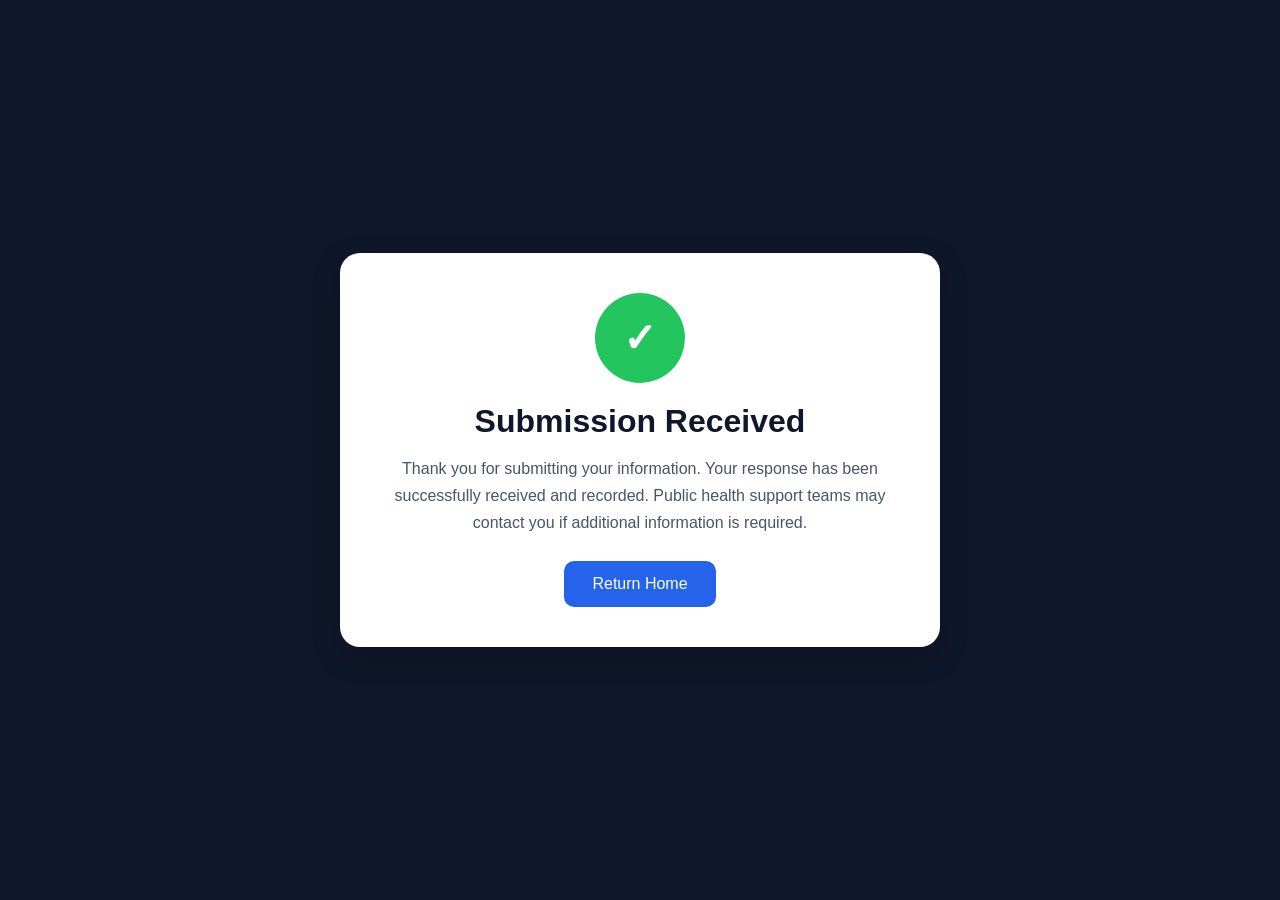
==== thanks.html @ ceed7068 "Add files via upload" ====
<!DOCTYPE html>
<html lang="en">
<head>
<meta charset="UTF-8">
<meta name="viewport" content="width=device-width, initial-scale=1.0">
<title>Submission Received</title>

<style>

*{
    margin:0;
    padding:0;
    box-sizing:border-box;
    font-family:Arial, sans-serif;
}

body{
    background:#0f172a;
    min-height:100vh;
    display:flex;
    justify-content:center;
    align-items:center;
    padding:20px;
}

.thankyou-box{
    background:#ffffff;
    max-width:600px;
    width:100%;
    padding:40px;
    border-radius:20px;
    text-align:center;
    box-shadow:0 10px 30px rgba(0,0,0,0.2);
}

.check-icon{
    width:90px;
    height:90px;
    background:#22c55e;
    color:white;
    border-radius:50%;
    display:flex;
    align-items:center;
    justify-content:center;
    margin:0 auto 20px;
    font-size:40px;
    font-weight:bold;
}

h1{
    color:#0f172a;
    margin-bottom:15px;
    font-size:32px;
}

p{
    color:#475569;
    line-height:1.7;
    margin-bottom:25px;
}

.back-btn{
    display:inline-block;
    padding:14px 28px;
    background:#2563eb;
    color:white;
    text-decoration:none;
    border-radius:10px;
    transition:0.3s;
}

.back-btn:hover{
    background:#1d4ed8;
}

</style>

</head>
<body>

<div class="thankyou-box">

    <div class="check-icon">
        ✓
    </div>

    <h1>Submission Received</h1>

    <p>
        Thank you for submitting your information.
        Your response has been successfully received and recorded.
        Public health support teams may contact you if additional
        information is required.
    </p>

    <a href="index.html" class="back-btn">
        Return Home
    </a>

</div>

</body>
</html>
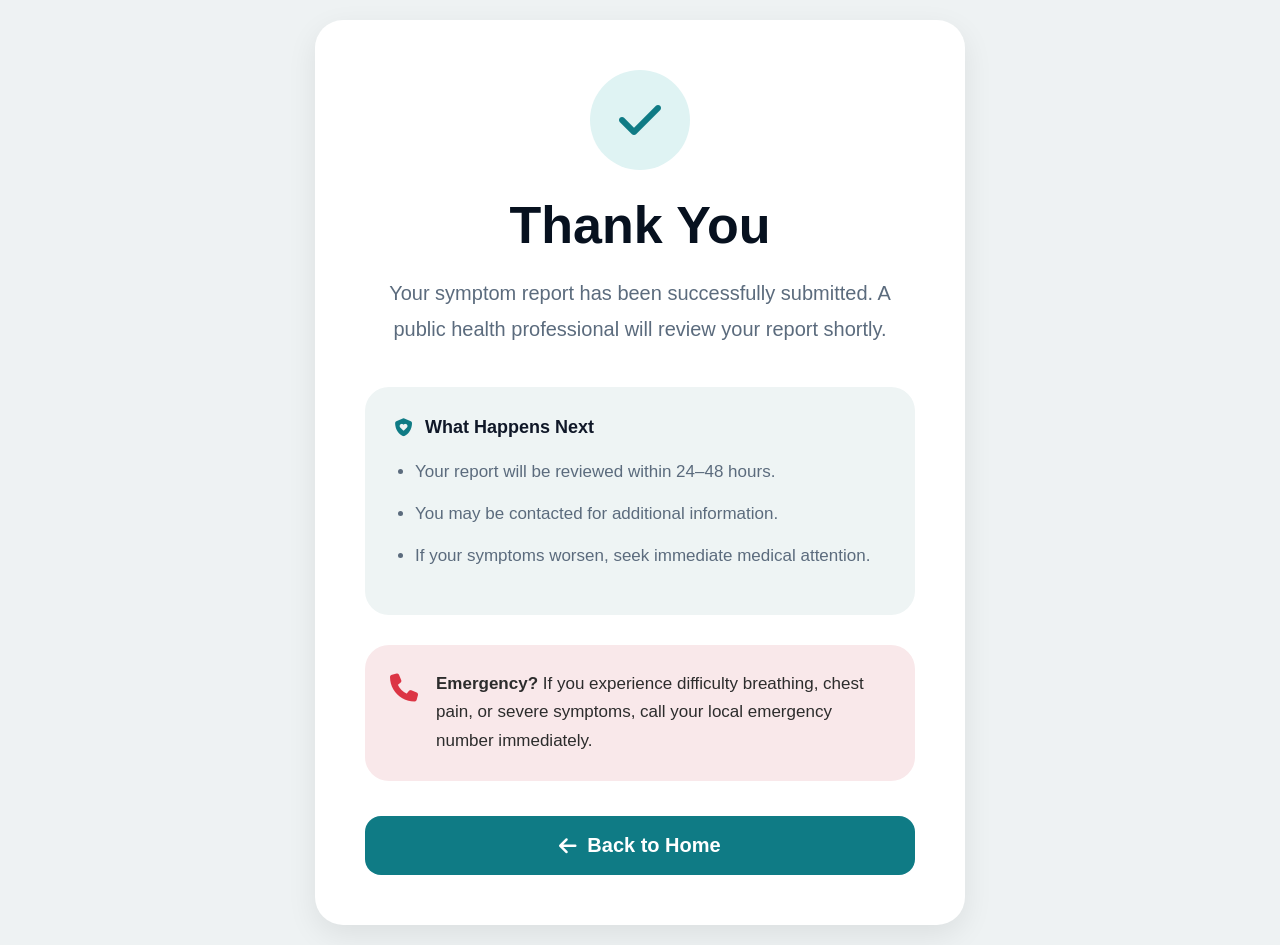
==== commit e6fabdb5: "Update thanks.html" ====
--- a/thanks.html
+++ b/thanks.html
@@ -3,7 +3,10 @@
 <head>
 <meta charset="UTF-8">
 <meta name="viewport" content="width=device-width, initial-scale=1.0">
-<title>Submission Received</title>
+<title>Thank You</title>
+
+<link rel="stylesheet"
+href="https://cdnjs.cloudflare.com/ajax/libs/font-awesome/6.5.1/css/all.min.css">
 
 <style>
 
@@ -15,7 +18,7 @@
 }
 
 body{
-    background:#0f172a;
+    background:#eef2f3;
     min-height:100vh;
     display:flex;
     justify-content:center;
@@ -25,79 +28,190 @@
 
 .thankyou-box{
     background:#ffffff;
-    max-width:600px;
+    max-width:650px;
     width:100%;
-    padding:40px;
-    border-radius:20px;
+    padding:50px;
+    border-radius:28px;
     text-align:center;
-    box-shadow:0 10px 30px rgba(0,0,0,0.2);
+    box-shadow:0 10px 30px rgba(0,0,0,0.08);
 }
 
 .check-icon{
-    width:90px;
-    height:90px;
-    background:#22c55e;
-    color:white;
+    width:100px;
+    height:100px;
+    margin:0 auto 25px;
     border-radius:50%;
-    display:flex;
-    align-items:center;
+    background:#dff3f3;
+    display:flex;
     justify-content:center;
-    margin:0 auto 20px;
-    font-size:40px;
-    font-weight:bold;
+    align-items:center;
+}
+
+.check-icon i{
+    color:#0f7b85;
+    font-size:48px;
 }
 
 h1{
-    color:#0f172a;
+    font-size:52px;
+    color:#07111f;
+    margin-bottom:20px;
+    font-weight:700;
+}
+
+.main-text{
+    color:#5b6b7d;
+    font-size:20px;
+    line-height:1.8;
+    margin-bottom:40px;
+}
+
+.info-box{
+    background:#eef4f4;
+    padding:30px;
+    border-radius:24px;
+    text-align:left;
+    margin-bottom:30px;
+}
+
+.info-title{
+    display:flex;
+    align-items:center;
+    gap:12px;
+    margin-bottom:20px;
+    font-size:18px;
+    font-weight:700;
+    color:#101828;
+}
+
+.info-title i{
+    color:#0f7b85;
+}
+
+.info-box ul{
+    padding-left:20px;
+}
+
+.info-box li{
+    color:#5b6b7d;
     margin-bottom:15px;
-    font-size:32px;
-}
-
-p{
-    color:#475569;
+    line-height:1.6;
+    font-size:17px;
+}
+
+.warning-box{
+    background:#f9e8ea;
+    padding:25px;
+    border-radius:24px;
+    display:flex;
+    align-items:flex-start;
+    gap:18px;
+    text-align:left;
+    margin-bottom:35px;
+}
+
+.warning-box i{
+    color:#dc3545;
+    font-size:28px;
+    margin-top:4px;
+}
+
+.warning-box p{
+    color:#2c2c2c;
     line-height:1.7;
-    margin-bottom:25px;
+    font-size:17px;
+}
+
+.warning-box strong{
+    font-weight:700;
 }
 
 .back-btn{
-    display:inline-block;
-    padding:14px 28px;
-    background:#2563eb;
+    display:flex;
+    align-items:center;
+    justify-content:center;
+    gap:10px;
+    width:100%;
+    padding:18px;
+    border-radius:16px;
+    background:#0f7b85;
     color:white;
     text-decoration:none;
-    border-radius:10px;
-    transition:0.3s;
+    font-size:20px;
+    font-weight:700;
+    transition:0.3s ease;
 }
 
 .back-btn:hover{
-    background:#1d4ed8;
+    background:#0b6670;
+}
+
+@media(max-width:700px){
+
+    .thankyou-box{
+        padding:35px 25px;
+    }
+
+    h1{
+        font-size:40px;
+    }
+
+    .main-text{
+        font-size:18px;
+    }
+
 }
 
 </style>
-
 </head>
 <body>
 
 <div class="thankyou-box">
 
     <div class="check-icon">
-        ✓
+        <i class="fa-solid fa-check"></i>
     </div>
 
-    <h1>Submission Received</h1>
-
-    <p>
-        Thank you for submitting your information.
-        Your response has been successfully received and recorded.
-        Public health support teams may contact you if additional
-        information is required.
+    <h1>Thank You</h1>
+
+    <p class="main-text">
+        Your symptom report has been successfully submitted.
+        A public health professional will review your report shortly.
     </p>
 
-    <a href="index.html" class="back-btn">
-        Return Home
+    <div class="info-box">
+
+        <div class="info-title">
+            <i class="fa-solid fa-shield-heart"></i>
+            <span>What Happens Next</span>
+        </div>
+
+        <ul>
+            <li>Your report will be reviewed within 24–48 hours.</li>
+            <li>You may be contacted for additional information.</li>
+            <li>If your symptoms worsen, seek immediate medical attention.</li>
+        </ul>
+
+    </div>
+
+    <div class="warning-box">
+
+        <i class="fa-solid fa-phone"></i>
+
+        <p>
+            <strong>Emergency?</strong>
+            If you experience difficulty breathing, chest pain,
+            or severe symptoms, call your local emergency number immediately.
+        </p>
+
+    </div>
+
+    <a href="../index.html" class="back-btn">
+        <i class="fa-solid fa-arrow-left"></i>
+        Back to Home
     </a>
 
 </div>
 
 </body>
-</html>+</html>
